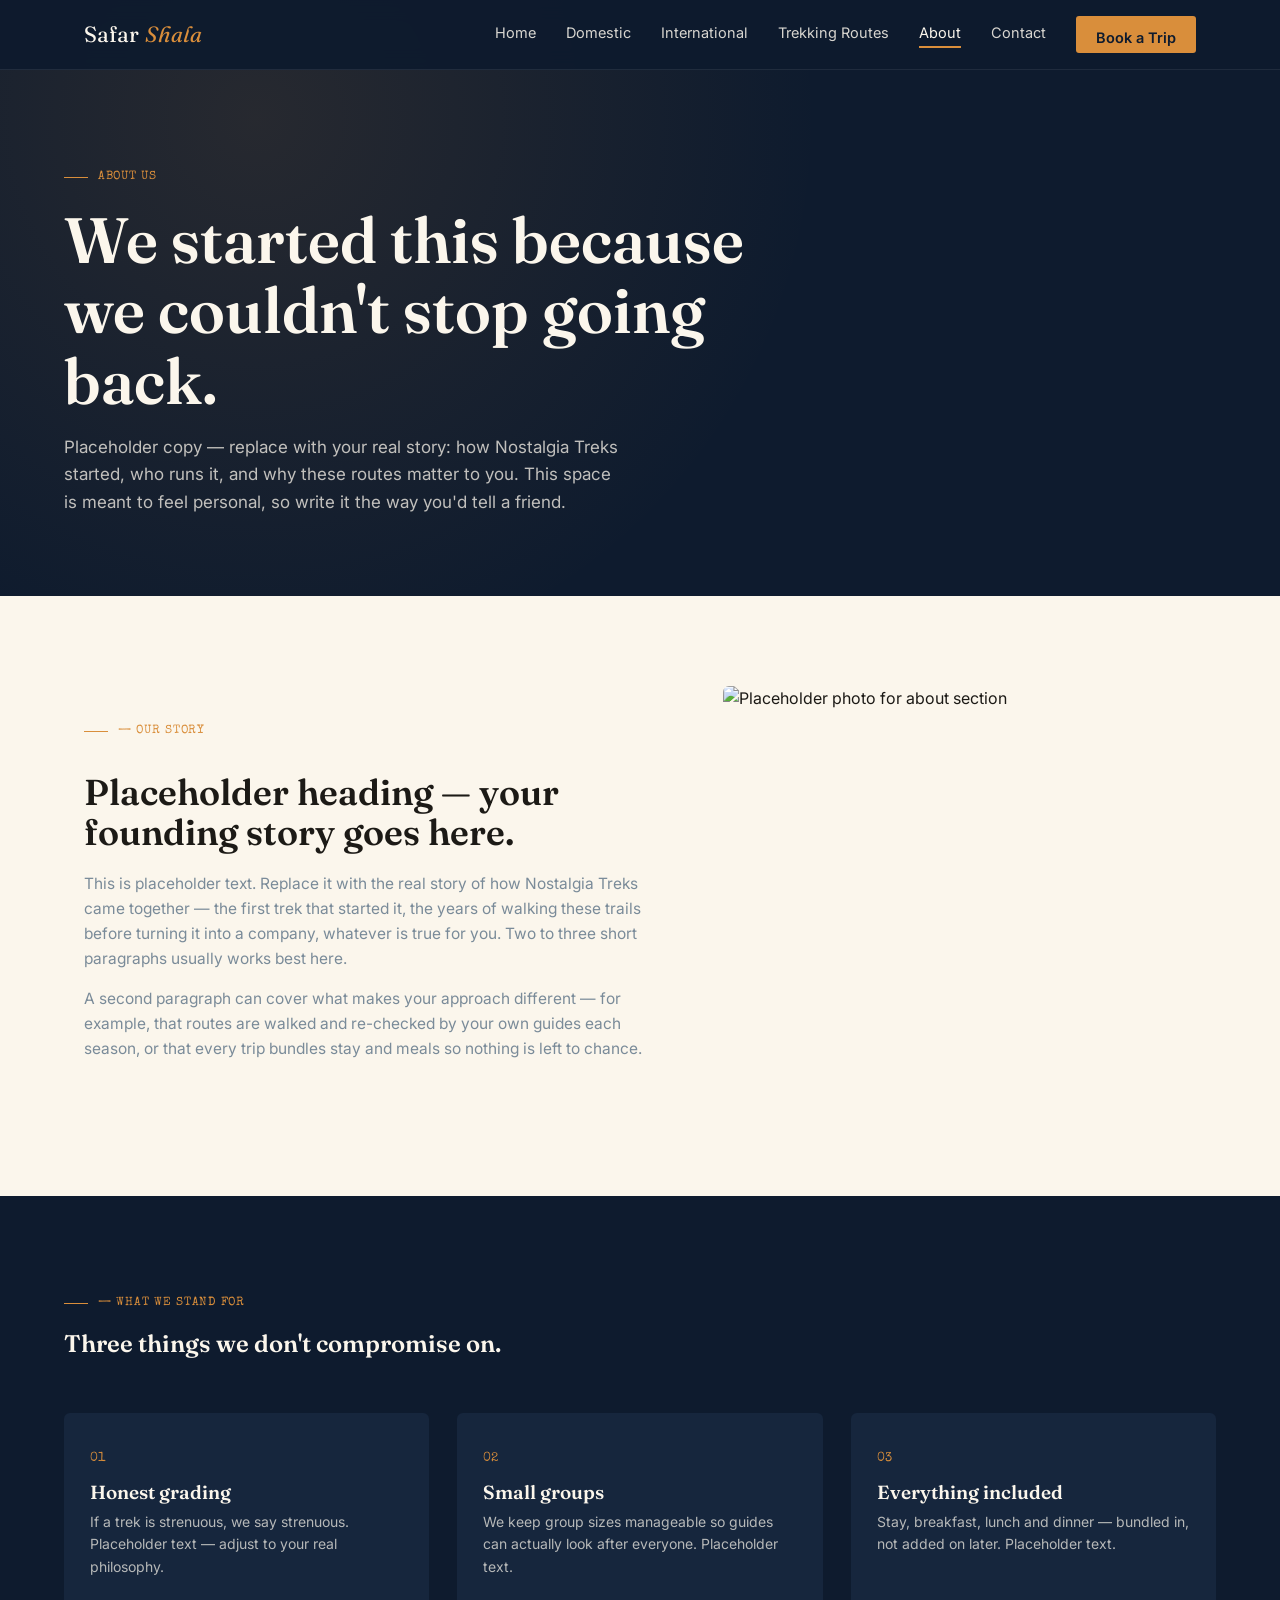
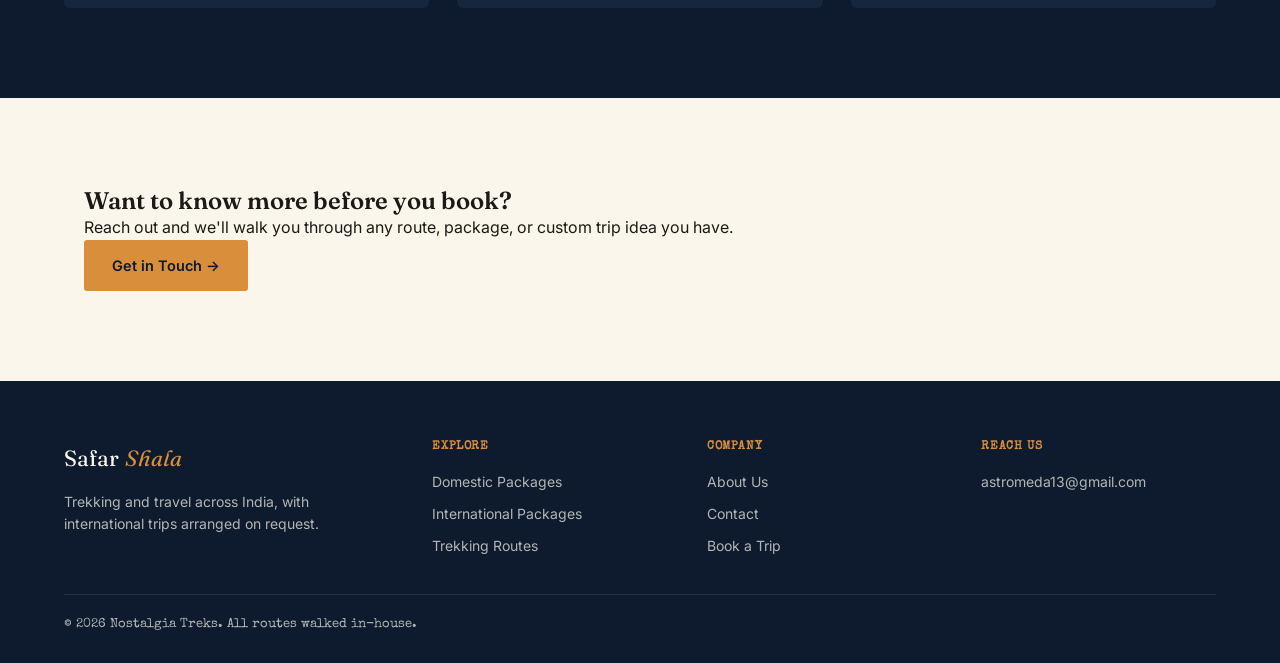
==== about.html @ f33e89c0 "Initial SafarShala website" ====
<!DOCTYPE html>
<html lang="en">
<head>
<meta charset="UTF-8">
<meta name="viewport" content="width=device-width, initial-scale=1.0">
<title>About Us — SafarShala</title>
<link rel="preconnect" href="https://fonts.googleapis.com">
<link rel="preconnect" href="https://fonts.gstatic.com" crossorigin>
<link href="https://fonts.googleapis.com/css2?family=Fraunces:opsz,wght@9..144,500;9..144,600;9..144,700&family=Special+Elite&family=Inter:wght@400;500;600;700&display=swap" rel="stylesheet">
<link rel="stylesheet" href="assets/site.css">
</head>
<body>

<header class="site-header">
  <div class="header-inner">
    <a href="index.html" class="logo">Safar<span class="mark">Shala</span></a>
    <nav class="main-nav">
      <a href="index.html">Home</a>
      <a href="domestic.html">Domestic</a>
      <a href="international.html">International</a>
      <a href="treks.html">Trekking Routes</a>
      <a href="about.html" class="active">About</a>
      <a href="contact.html">Contact</a>
      <a href="booking.html" class="nav-cta">Book a Trip <span data-cart-badge class="cart-badge"></span></a>
    </nav>
    <button class="nav-toggle" aria-label="Toggle menu" aria-expanded="false">
      <span></span><span></span>
    </button>
  </div>
</header>

<section class="page-hero">
  <div class="page-hero-inner">
    <span class="eyebrow">About Us</span>
    <h1>We started this because we couldn't stop going back.</h1>
    <p class="lede">Placeholder copy — replace with your real story: how Nostalgia Treks started, who runs it, and why these routes matter to you. This space is meant to feel personal, so write it the way you'd tell a friend.</p>
  </div>
</section>

<section class="section about-story">
  <div class="about-grid">
    <div class="reveal">
      <span class="eyebrow">— OUR STORY</span>
      <h2>Placeholder heading — your founding story goes here.</h2>
      <p>This is placeholder text. Replace it with the real story of how Nostalgia Treks came together — the first trek that started it, the years of walking these trails before turning it into a company, whatever is true for you. Two to three short paragraphs usually works best here.</p>
      <p>A second paragraph can cover what makes your approach different — for example, that routes are walked and re-checked by your own guides each season, or that every trip bundles stay and meals so nothing is left to chance.</p>
    </div>
    <div class="about-img reveal">
      <img src="https://images.unsplash.com/photo-1551632811-561732d1e306?w=700&q=80" alt="Placeholder photo for about section" loading="lazy">
    </div>
  </div>
</section>

<section class="section dark">
  <div class="section-inner">
    <div class="section-head reveal">
      <span class="eyebrow">— WHAT WE STAND FOR</span>
      <h2>Three things we don't compromise on.</h2>
    </div>

    <div class="values-grid">
      <div class="value-card reveal reveal-delay-1">
        <span class="value-num">01</span>
        <h3>Honest grading</h3>
        <p>If a trek is strenuous, we say strenuous. Placeholder text — adjust to your real philosophy.</p>
      </div>
      <div class="value-card reveal reveal-delay-2">
        <span class="value-num">02</span>
        <h3>Small groups</h3>
        <p>We keep group sizes manageable so guides can actually look after everyone. Placeholder text.</p>
      </div>
      <div class="value-card reveal reveal-delay-3">
        <span class="value-num">03</span>
        <h3>Everything included</h3>
        <p>Stay, breakfast, lunch and dinner — bundled in, not added on later. Placeholder text.</p>
      </div>
    </div>
  </div>
</section>

<section class="section cta-section">
  <div class="cta-box reveal">
    <h2>Want to know more before you book?</h2>
    <p>Reach out and we'll walk you through any route, package, or custom trip idea you have.</p>
    <a href="contact.html" class="btn btn-primary">Get in Touch →</a>
  </div>
</section>

<footer class="site-footer">
  <div class="footer-inner">
    <div>
      <a href="index.html" class="logo">Safar<span class="mark">Shala</span></a>
      <p style="margin-top: 14px; font-size: 14px; max-width: 280px;">Trekking and travel across India, with international trips arranged on request.</p>
    </div>
    <div>
      <h4>Explore</h4>
      <ul>
        <li><a href="domestic.html">Domestic Packages</a></li>
        <li><a href="international.html">International Packages</a></li>
        <li><a href="treks.html">Trekking Routes</a></li>
      </ul>
    </div>
    <div>
      <h4>Company</h4>
      <ul>
        <li><a href="about.html">About Us</a></li>
        <li><a href="contact.html">Contact</a></li>
        <li><a href="booking.html">Book a Trip</a></li>
      </ul>
    </div>
    <div>
      <h4>Reach Us</h4>
      <ul><li><a href="mailto:astromeda13@gmail.com">astromeda13@gmail.com</a></li></ul>
    </div>
  </div>
  <div class="footer-bottom"><span>© 2026 Nostalgia Treks. All routes walked in-house.</span></div>
</footer>

<script src="assets/site.js"></script>
</body>
</html>
---- assets/site.css ----
/* ==========================================================================
   NOSTALGIA TREKS — Shared Design System
   Used by every page. Edit tokens here to restyle the whole site.
   ========================================================================== */

:root {
  --dusk:      #0E1B2E;   /* deep dusk blue - dark sections */
  --dusk-soft: #16263D;   /* lighter dusk for cards on dark bg */
  --paper:     #FBF6EC;   /* aged paper cream - light sections */
  --paper-dim: #F1E9D8;   /* slightly darker paper for cards */
  --amber:     #D98E3B;   /* golden-hour accent */
  --amber-deep:#B86F22;
  --mist:      #7A8B99;   /* secondary text / borders */
  --stamp-red: #B23A2E;   /* rare accent: confirmations, badges */
  --ink:       #1C1A16;   /* near-black text on paper */

  --font-display: 'Fraunces', serif;
  --font-body: 'Inter', sans-serif;
  --font-stamp: 'Special Elite', monospace;

  --container: 1240px;
  --edge: clamp(20px, 5vw, 64px);
}

* { margin: 0; padding: 0; box-sizing: border-box; }
html { scroll-behavior: smooth; }

@media (prefers-reduced-motion: reduce) {
  html { scroll-behavior: auto; }
  *, *::before, *::after {
    animation-duration: 0.01ms !important;
    animation-iteration-count: 1 !important;
    transition-duration: 0.01ms !important;
  }
}

body {
  background: var(--paper);
  color: var(--ink);
  font-family: var(--font-body);
  line-height: 1.6;
  -webkit-font-smoothing: antialiased;
  overflow-x: hidden;
}

a { color: inherit; text-decoration: none; }
ul { list-style: none; }
img, svg { display: block; max-width: 100%; }
button { cursor: pointer; font-family: inherit; }

:focus-visible {
  outline: 2px solid var(--amber);
  outline-offset: 3px;
}

h1, h2, h3, h4 {
  font-family: var(--font-display);
  font-weight: 600;
  line-height: 1.1;
}

/* ==========================================================================
   HEADER / NAV
   ========================================================================== */
.site-header {
  position: fixed;
  top: 0; left: 0; right: 0;
  z-index: 200;
  background: rgba(14, 27, 46, 0.92);
  backdrop-filter: blur(10px);
  border-bottom: 1px solid rgba(251, 246, 236, 0.08);
}

.header-inner {
  max-width: var(--container);
  margin: 0 auto;
  padding: 16px var(--edge);
  display: flex;
  align-items: center;
  justify-content: space-between;
}

.logo {
  font-family: var(--font-display);
  font-size: 22px;
  color: var(--paper);
  display: flex;
  align-items: baseline;
  gap: 6px;
}

.logo .mark { color: var(--amber); font-style: italic; }

.main-nav {
  display: flex;
  align-items: center;
  gap: 30px;
  font-size: 14.5px;
  color: var(--paper);
}

.main-nav a {
  position: relative;
  padding-bottom: 4px;
  opacity: 0.85;
  transition: opacity 0.2s ease;
}

.main-nav a:hover { opacity: 1; }

.main-nav a.active {
  opacity: 1;
}

.main-nav a.active::after {
  content: '';
  position: absolute;
  left: 0; bottom: 0;
  width: 100%; height: 2px;
  background: var(--amber);
}

.nav-cta {
  background: var(--amber);
  color: var(--dusk);
  padding: 10px 20px;
  border-radius: 3px;
  font-weight: 600;
  opacity: 1 !important;
}

.nav-cta:hover { background: var(--paper); }

.nav-toggle {
  display: none;
  flex-direction: column;
  gap: 5px;
  background: none;
  border: none;
  padding: 8px;
}

.nav-toggle span {
  width: 22px; height: 2px;
  background: var(--paper);
  transition: transform 0.2s ease;
}

@media (max-width: 900px) {
  .main-nav {
    display: none;
  }
  .main-nav.open {
    display: flex;
    flex-direction: column;
    position: absolute;
    top: 100%; left: 0; right: 0;
    background: var(--dusk);
    padding: 20px var(--edge) 28px;
    gap: 18px;
    border-bottom: 1px solid rgba(251, 246, 236, 0.1);
  }
  .nav-toggle { display: flex; }
}

/* ==========================================================================
   PAGE HERO (used on inner pages — Packages, About, Contact, etc.)
   ========================================================================== */
.page-hero {
  background: var(--dusk);
  color: var(--paper);
  padding: 160px var(--edge) 80px;
  position: relative;
  overflow: hidden;
}

.page-hero::before {
  content: '';
  position: absolute;
  inset: 0;
  background-image:
    radial-gradient(circle at 20% 20%, rgba(217, 142, 59, 0.12), transparent 50%);
  pointer-events: none;
}

.page-hero-inner {
  max-width: var(--container);
  margin: 0 auto;
  position: relative;
  z-index: 1;
}

.eyebrow {
  display: inline-flex;
  align-items: center;
  gap: 10px;
  font-family: var(--font-stamp);
  font-size: 12px;
  letter-spacing: 0.06em;
  color: var(--amber);
  margin-bottom: 18px;
  text-transform: uppercase;
}

.eyebrow::before {
  content: '';
  width: 24px; height: 1px;
  background: var(--amber);
}

.page-hero h1 {
  font-size: clamp(36px, 6vw, 64px);
  max-width: 720px;
}

.page-hero p.lede {
  margin-top: 18px;
  max-width: 560px;
  font-size: 17px;
  color: rgba(251, 246, 236, 0.75);
}

/* ==========================================================================
   SECTION SCAFFOLDING
   ========================================================================== */
.section {
  max-width: var(--container);
  margin: 0 auto;
  padding: 90px var(--edge);
}

.section.dark { background: var(--dusk); color: var(--paper); max-width: none; }
.section.dark .section-inner { max-width: var(--container); margin: 0 auto; }

.section-head {
  max-width: 640px;
  margin-bottom: 56px;
}

.section.dark .eyebrow { color: var(--amber); }

/* ==========================================================================
   BUTTONS
   ========================================================================== */
.btn {
  display: inline-flex;
  align-items: center;
  gap: 10px;
  padding: 14px 28px;
  border-radius: 3px;
  font-weight: 600;
  font-size: 14.5px;
  border: none;
  transition: transform 0.15s ease, background 0.2s ease, color 0.2s ease;
}

.btn-primary {
  background: var(--amber);
  color: var(--dusk);
}

.btn-primary:hover { background: var(--amber-deep); transform: translateX(2px); }

.btn-outline {
  background: transparent;
  border: 1.5px solid currentColor;
}

.btn-outline:hover { background: rgba(217, 142, 59, 0.1); }

/* ==========================================================================
   STAMP / POSTCARD MOTIF (signature element)
   ========================================================================== */
.stamp {
  position: relative;
  border: 2px dashed var(--mist);
  padding: 4px 10px;
  font-family: var(--font-stamp);
  font-size: 11px;
  letter-spacing: 0.05em;
  text-transform: uppercase;
  color: var(--mist);
  display: inline-block;
  transform: rotate(-2deg);
}

.stamp.confirmed {
  border-color: var(--stamp-red);
  color: var(--stamp-red);
}

/* ==========================================================================
   SCROLL REVEAL (used with IntersectionObserver in site.js)
   ========================================================================== */
.reveal {
  opacity: 0;
  transform: translateY(28px);
  transition: opacity 0.7s ease, transform 0.7s ease;
}

.reveal.in-view {
  opacity: 1;
  transform: translateY(0);
}

.reveal-delay-1 { transition-delay: 0.1s; }
.reveal-delay-2 { transition-delay: 0.2s; }
.reveal-delay-3 { transition-delay: 0.3s; }

/* ==========================================================================
   CARD GRID (packages, routes)
   ========================================================================== */
.card-grid {
  display: grid;
  grid-template-columns: repeat(3, 1fr);
  gap: 28px;
}

.place-card {
  background: var(--paper);
  border: 1px solid rgba(28, 26, 22, 0.1);
  border-radius: 4px;
  overflow: hidden;
  transition: transform 0.25s ease, box-shadow 0.25s ease;
  display: flex;
  flex-direction: column;
}

.place-card:hover {
  transform: translateY(-6px);
  box-shadow: 0 20px 40px rgba(14, 27, 46, 0.12);
}

.place-card .img-wrap {
  height: 200px;
  background: var(--dusk-soft);
  position: relative;
  overflow: hidden;
}

.place-card .img-wrap img {
  width: 100%; height: 100%;
  object-fit: cover;
  transition: transform 0.4s ease;
}

.place-card:hover .img-wrap img { transform: scale(1.06); }

.place-card .price-stamp {
  position: absolute;
  top: 14px; right: 14px;
  background: var(--paper);
  color: var(--ink);
  font-family: var(--font-stamp);
  font-size: 12px;
  padding: 5px 10px;
  border-radius: 2px;
  box-shadow: 0 4px 10px rgba(0,0,0,0.2);
}

.place-card .card-body { padding: 22px; flex: 1; display: flex; flex-direction: column; }

.place-card .card-body h3 { font-size: 19px; margin-bottom: 8px; }

.place-card .card-body p {
  font-size: 14px;
  color: var(--mist);
  margin-bottom: 16px;
  flex: 1;
}

.place-card .card-meta {
  display: flex;
  gap: 12px;
  font-family: var(--font-stamp);
  font-size: 11px;
  color: var(--mist);
  margin-bottom: 16px;
  flex-wrap: wrap;
}

.place-card .select-btn {
  width: 100%;
  padding: 11px;
  background: transparent;
  border: 1.5px solid var(--dusk);
  border-radius: 3px;
  font-weight: 600;
  font-size: 13.5px;
  transition: background 0.2s ease, color 0.2s ease;
}

.place-card .select-btn:hover {
  background: var(--dusk);
  color: var(--paper);
}

.place-card .select-btn.selected {
  background: var(--stamp-red);
  border-color: var(--stamp-red);
  color: var(--paper);
}

/* ==========================================================================
   "NOT LISTED" CUSTOM REQUEST BOX (International page)
   ========================================================================== */
.not-listed {
  margin-top: 56px;
  padding: 40px;
  background: var(--paper-dim);
  border-radius: 6px;
  text-align: center;
}

.not-listed h3 { font-size: 22px; margin-bottom: 10px; }
.not-listed p { max-width: 480px; margin: 0 auto 22px; color: var(--mist); }

/* ==========================================================================
   FLOATING TOTAL WIDGET (Domestic / International / Treks pages)
   ========================================================================== */
.floating-total {
  position: fixed;
  bottom: 24px;
  left: 50%;
  transform: translate(-50%, 120%);
  background: var(--dusk);
  color: var(--paper);
  padding: 16px 22px;
  border-radius: 50px;
  display: flex;
  align-items: center;
  gap: 18px;
  box-shadow: 0 16px 40px rgba(14,27,46,0.35);
  z-index: 150;
  transition: transform 0.35s ease;
}

.floating-total.visible {
  transform: translate(-50%, 0);
}

.ft-label {
  font-family: var(--font-stamp);
  font-size: 11px;
  color: var(--mist);
  text-transform: uppercase;
}

.ft-amount {
  font-family: var(--font-display);
  font-size: 20px;
  font-weight: 600;
  color: var(--amber);
}

.ft-btn {
  padding: 9px 18px;
  font-size: 13px;
}

@media (max-width: 600px) {
  .floating-total {
    flex-direction: column;
    align-items: stretch;
    text-align: center;
    width: calc(100% - 32px);
    border-radius: 16px;
    gap: 10px;
  }
}

/* ==========================================================================
   ABOUT PAGE
   ========================================================================== */
.about-story { padding-top: 90px; }

.about-grid {
  display: grid;
  grid-template-columns: 1.1fr 0.9fr;
  gap: 60px;
  align-items: center;
}

.about-grid h2 { font-size: clamp(26px, 3.6vw, 36px); margin: 14px 0 20px; }
.about-grid p { color: var(--mist); margin-bottom: 16px; font-size: 15.5px; }

.about-img img {
  border-radius: 6px;
  width: 100%;
  height: 420px;
  object-fit: cover;
}

.values-grid {
  display: grid;
  grid-template-columns: repeat(3, 1fr);
  gap: 28px;
}

.value-card {
  padding: 30px 26px;
  background: var(--dusk-soft);
  border-radius: 6px;
}

.value-num {
  font-family: var(--font-stamp);
  color: var(--amber);
  font-size: 13px;
}

.value-card h3 { font-size: 19px; margin: 12px 0 8px; }
.value-card p { font-size: 14px; color: rgba(251,246,236,0.7); }

@media (max-width: 900px) {
  .about-grid { grid-template-columns: 1fr; }
  .about-img { order: -1; }
  .about-img img { height: 280px; }
  .values-grid { grid-template-columns: 1fr; }
}

/* ==========================================================================
   CONTACT PAGE
   ========================================================================== */
.contact-page-section { padding-top: 90px; padding-bottom: 120px; }

.contact-grid {
  display: grid;
  grid-template-columns: 0.8fr 1.2fr;
  gap: 60px;
}

.contact-info h2 { font-size: 26px; margin-bottom: 28px; }

.info-row {
  display: flex;
  flex-direction: column;
  gap: 4px;
  padding: 18px 0;
  border-bottom: 1px solid rgba(28,26,22,0.1);
}

.info-label {
  font-family: var(--font-stamp);
  font-size: 11px;
  text-transform: uppercase;
  color: var(--mist);
}

.info-value { font-size: 16px; font-weight: 500; }

.stamp-block { margin-top: 32px; }

.contact-form-wrap {
  background: var(--paper-dim);
  padding: 36px;
  border-radius: 8px;
}

.contact-form {
  display: flex;
  flex-direction: column;
  gap: 18px;
}

.contact-form .field { display: flex; flex-direction: column; gap: 8px; }
.contact-form label { font-size: 13px; font-weight: 600; }

.contact-form input,
.contact-form textarea {
  padding: 13px 16px;
  border: 1.5px solid rgba(28,26,22,0.18);
  border-radius: 4px;
  font-family: var(--font-body);
  font-size: 15px;
  background: var(--paper);
  color: var(--ink);
  width: 100%;
}

.contact-form input:focus,
.contact-form textarea:focus {
  border-color: var(--amber);
  outline: none;
}

.contact-form button { align-self: flex-start; }

@media (max-width: 900px) {
  .contact-grid { grid-template-columns: 1fr; }
}

/* ==========================================================================
   FOOTER
   ========================================================================== */
.site-footer {
  background: var(--dusk);
  color: rgba(251, 246, 236, 0.7);
  padding: 60px var(--edge) 28px;
}

.footer-inner {
  max-width: var(--container);
  margin: 0 auto;
  display: grid;
  grid-template-columns: 1.4fr 1fr 1fr 1fr;
  gap: 40px;
  padding-bottom: 36px;
  border-bottom: 1px solid rgba(251, 246, 236, 0.1);
}

.footer-inner h4 {
  font-family: var(--font-stamp);
  font-size: 12px;
  letter-spacing: 0.05em;
  text-transform: uppercase;
  color: var(--amber);
  margin-bottom: 16px;
}

.footer-inner ul { display: flex; flex-direction: column; gap: 10px; font-size: 14px; }
.footer-inner ul a:hover { color: var(--paper); }

.footer-bottom {
  max-width: var(--container);
  margin: 0 auto;
  padding-top: 20px;
  display: flex;
  justify-content: space-between;
  flex-wrap: wrap;
  gap: 10px;
  font-size: 12.5px;
  font-family: var(--font-stamp);
}

/* ==========================================================================
   RESPONSIVE
   ========================================================================== */
@media (max-width: 900px) {
  .card-grid { grid-template-columns: 1fr 1fr; }
  .footer-inner { grid-template-columns: 1fr 1fr; }
}

@media (max-width: 600px) {
  .card-grid { grid-template-columns: 1fr; }
  .footer-inner { grid-template-columns: 1fr; }
  .page-hero { padding: 140px var(--edge) 60px; }
}
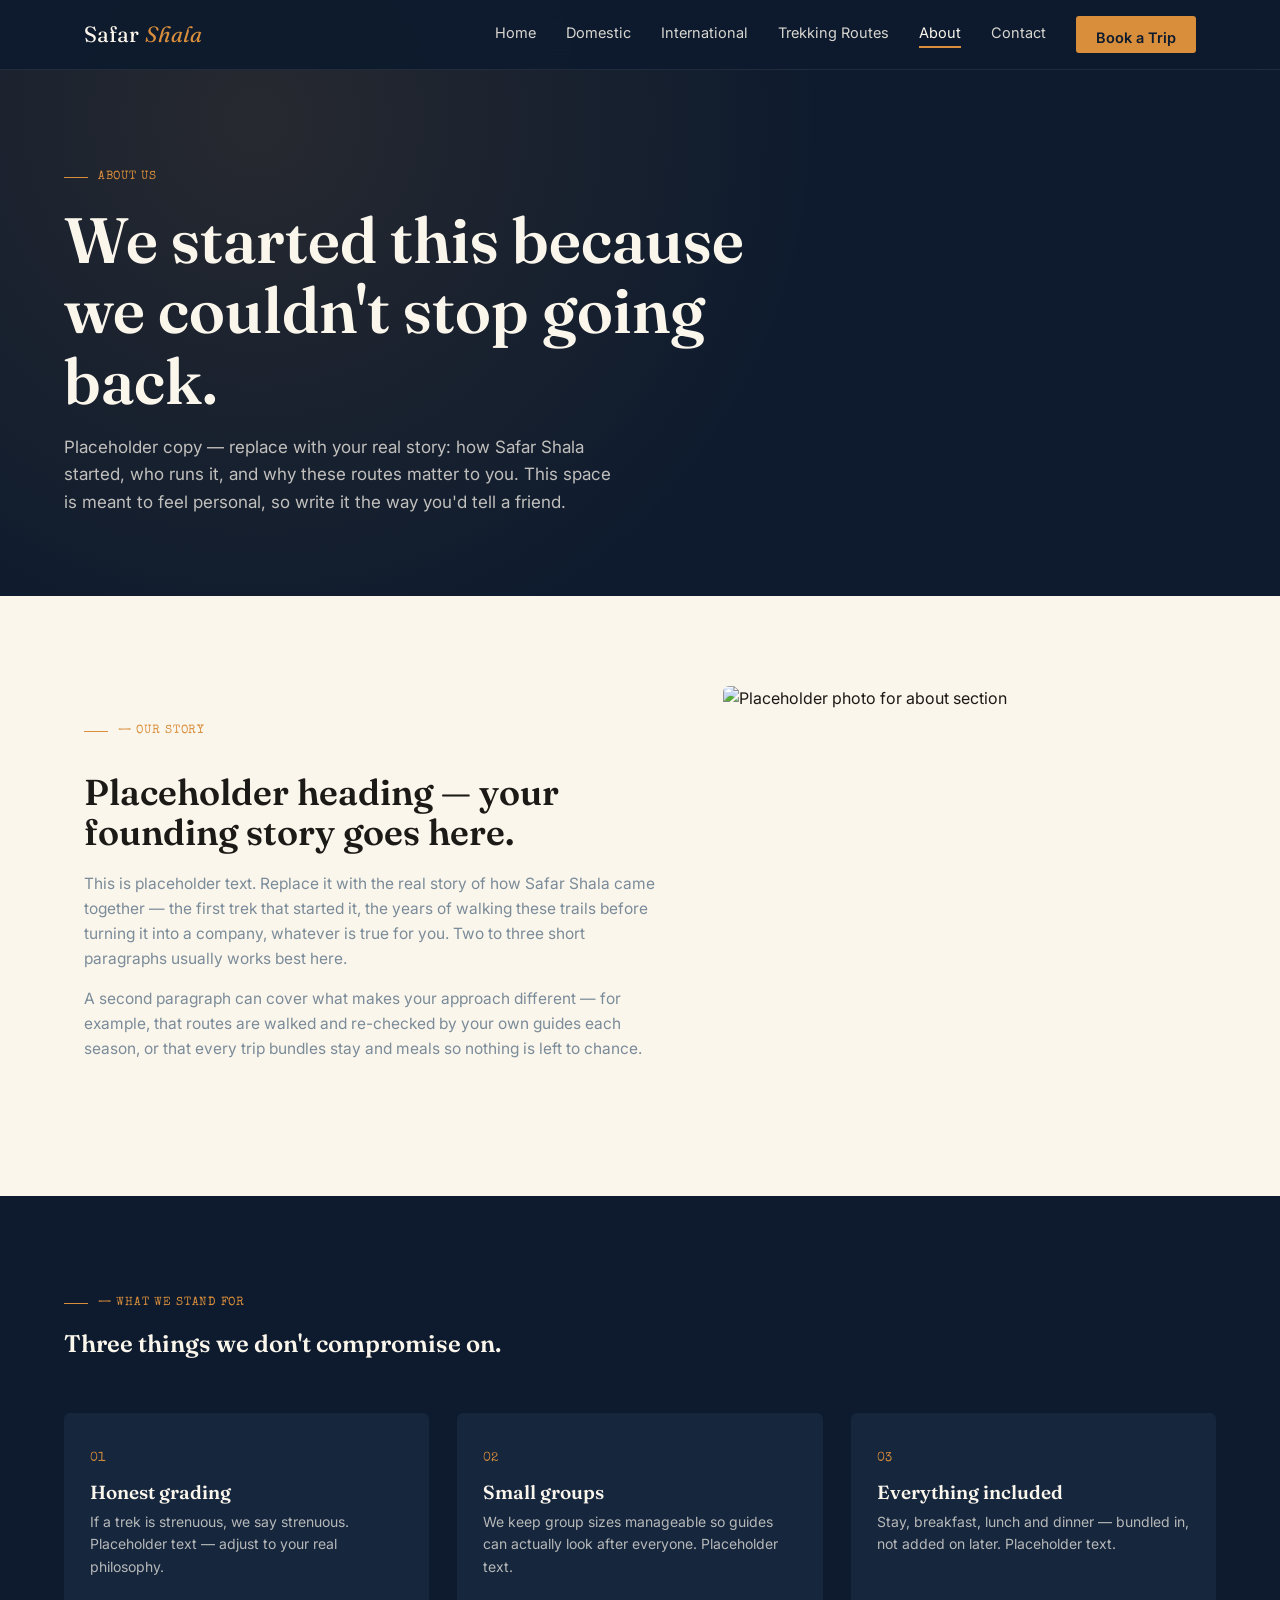
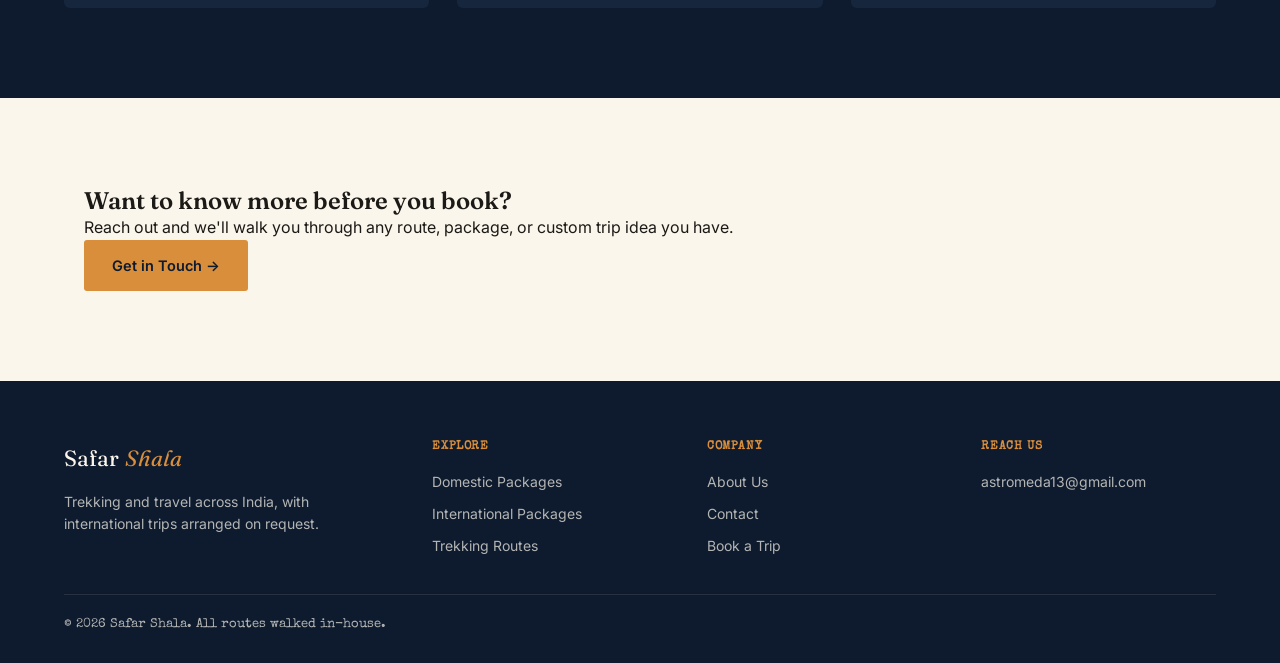
==== commit e210e9fe: "Added route names and prices" ====
--- a/about.html
+++ b/about.html
@@ -18,7 +18,7 @@
       <a href="index.html">Home</a>
       <a href="domestic.html">Domestic</a>
       <a href="international.html">International</a>
-      <a href="treks.html">Trekking Routes</a>
+      <a href="Shala.html">Trekking Routes</a>
       <a href="about.html" class="active">About</a>
       <a href="contact.html">Contact</a>
       <a href="booking.html" class="nav-cta">Book a Trip <span data-cart-badge class="cart-badge"></span></a>
@@ -33,7 +33,7 @@
   <div class="page-hero-inner">
     <span class="eyebrow">About Us</span>
     <h1>We started this because we couldn't stop going back.</h1>
-    <p class="lede">Placeholder copy — replace with your real story: how Nostalgia Treks started, who runs it, and why these routes matter to you. This space is meant to feel personal, so write it the way you'd tell a friend.</p>
+    <p class="lede">Placeholder copy — replace with your real story: how Safar Shala started, who runs it, and why these routes matter to you. This space is meant to feel personal, so write it the way you'd tell a friend.</p>
   </div>
 </section>
 
@@ -42,7 +42,7 @@
     <div class="reveal">
       <span class="eyebrow">— OUR STORY</span>
       <h2>Placeholder heading — your founding story goes here.</h2>
-      <p>This is placeholder text. Replace it with the real story of how Nostalgia Treks came together — the first trek that started it, the years of walking these trails before turning it into a company, whatever is true for you. Two to three short paragraphs usually works best here.</p>
+      <p>This is placeholder text. Replace it with the real story of how Safar Shala came together — the first trek that started it, the years of walking these trails before turning it into a company, whatever is true for you. Two to three short paragraphs usually works best here.</p>
       <p>A second paragraph can cover what makes your approach different — for example, that routes are walked and re-checked by your own guides each season, or that every trip bundles stay and meals so nothing is left to chance.</p>
     </div>
     <div class="about-img reveal">
@@ -97,7 +97,7 @@
       <ul>
         <li><a href="domestic.html">Domestic Packages</a></li>
         <li><a href="international.html">International Packages</a></li>
-        <li><a href="treks.html">Trekking Routes</a></li>
+        <li><a href="Shala.html">Trekking Routes</a></li>
       </ul>
     </div>
     <div>
@@ -113,7 +113,7 @@
       <ul><li><a href="mailto:astromeda13@gmail.com">astromeda13@gmail.com</a></li></ul>
     </div>
   </div>
-  <div class="footer-bottom"><span>© 2026 Nostalgia Treks. All routes walked in-house.</span></div>
+  <div class="footer-bottom"><span>© 2026 Safar Shala. All routes walked in-house.</span></div>
 </footer>
 
 <script src="assets/site.js"></script>
--- a/assets/site.css
+++ b/assets/site.css
@@ -1,5 +1,5 @@
 /* ==========================================================================
-   NOSTALGIA TREKS — Shared Design System
+   Safar Shala — Shared Design System
    Used by every page. Edit tokens here to restyle the whole site.
    ========================================================================== */
 
@@ -416,7 +416,7 @@
 .not-listed p { max-width: 480px; margin: 0 auto 22px; color: var(--mist); }
 
 /* ==========================================================================
-   FLOATING TOTAL WIDGET (Domestic / International / Treks pages)
+   FLOATING TOTAL WIDGET (Domestic / International / Shala pages)
    ========================================================================== */
 .floating-total {
   position: fixed;
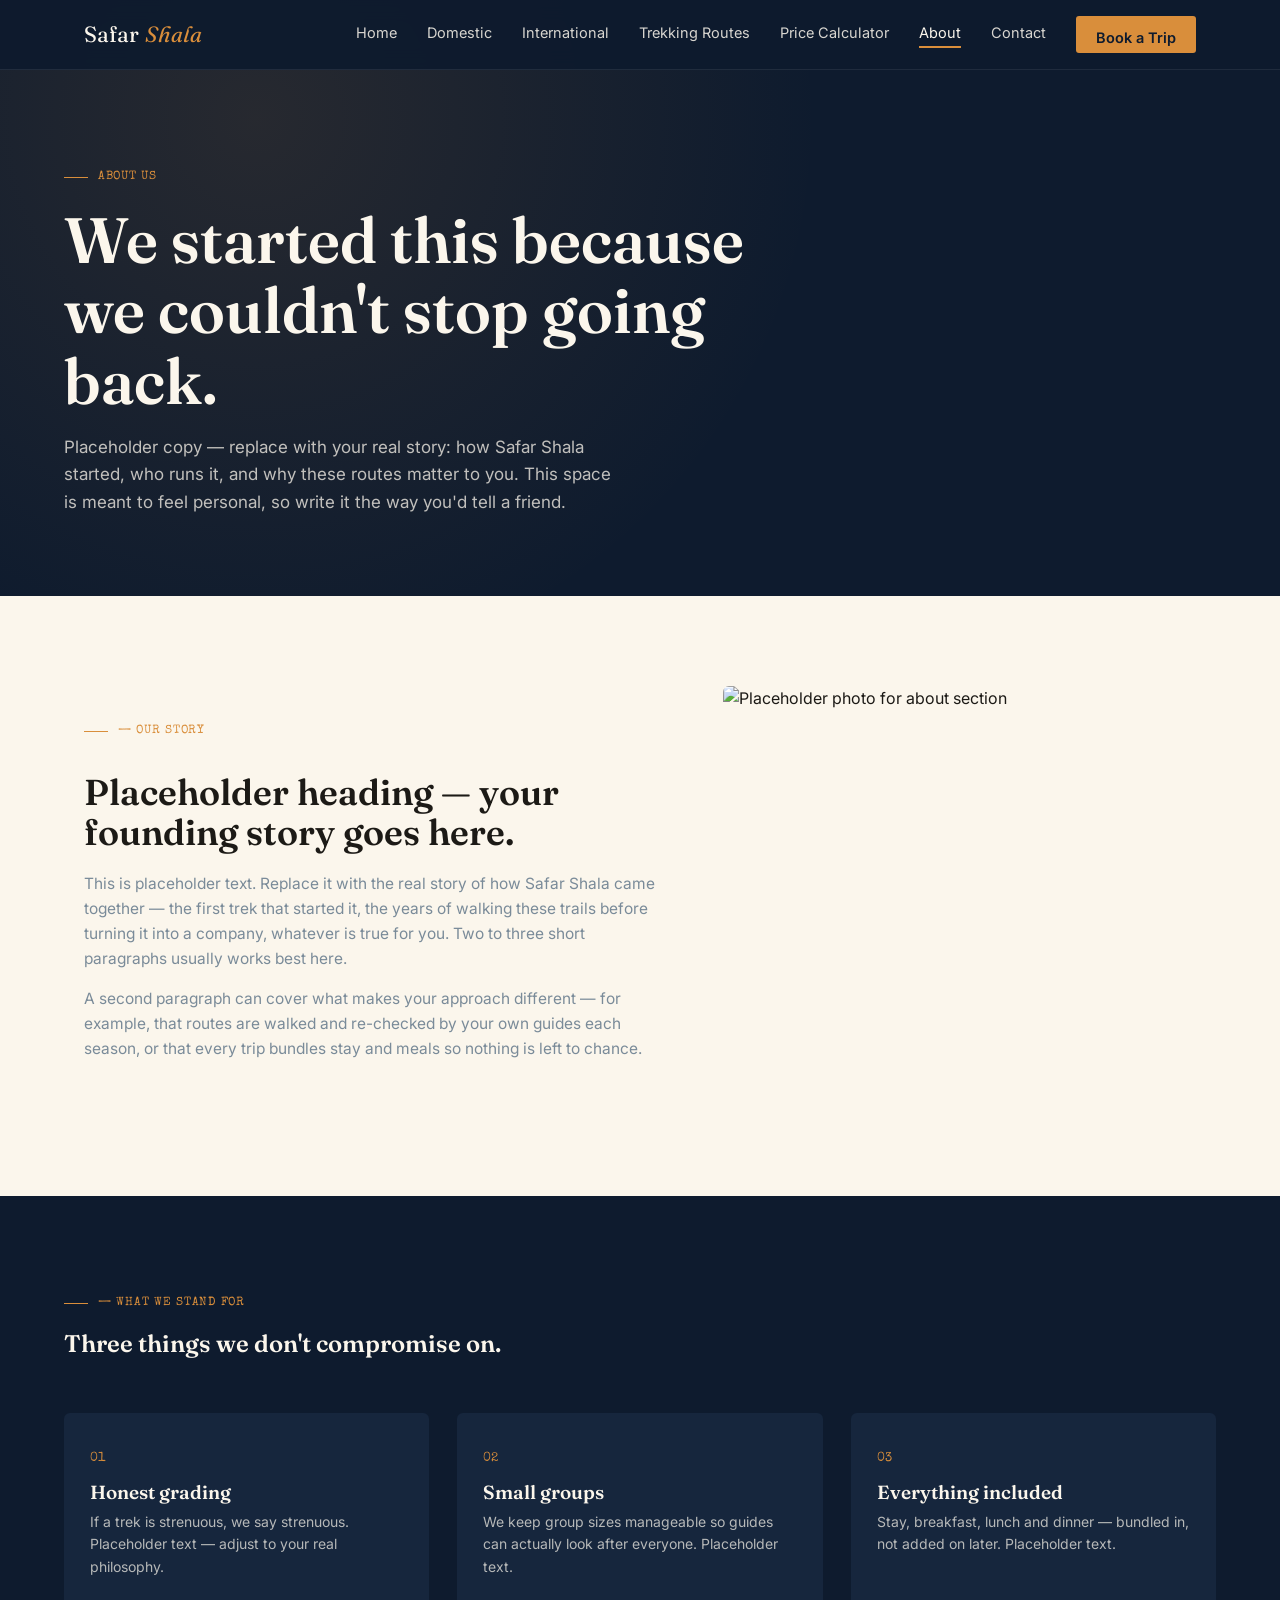
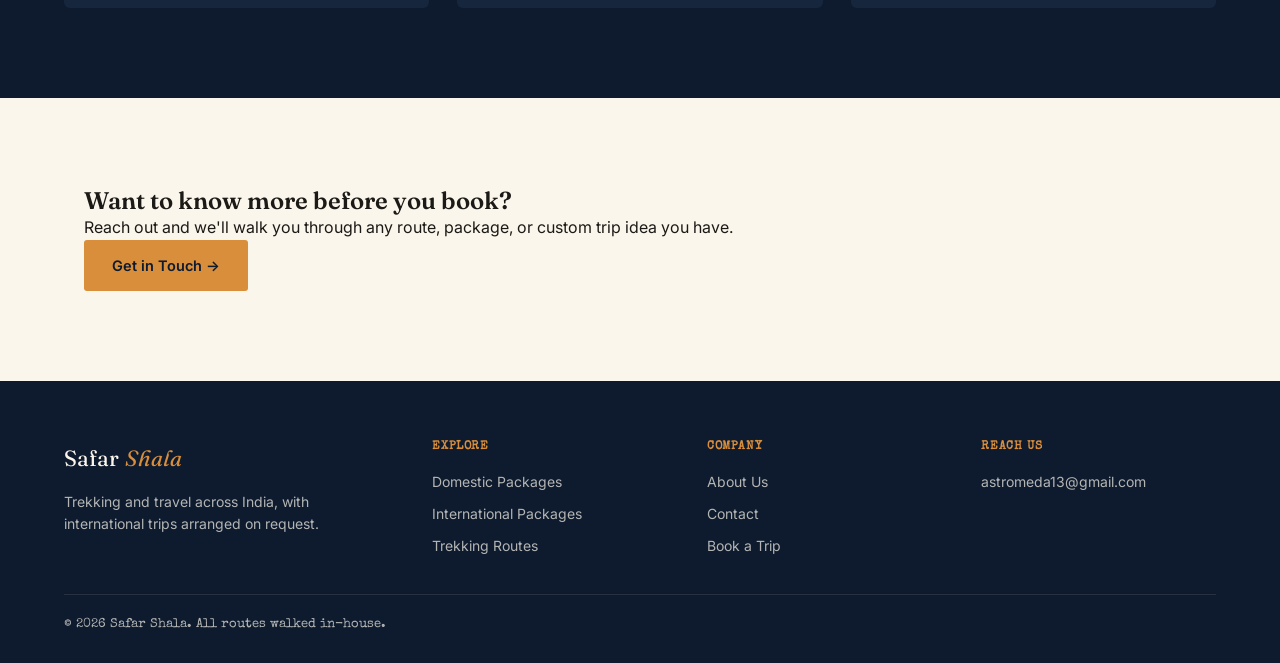
==== commit 0213e67a: "Add price calculator page and link it in navigation" ====
--- a/about.html
+++ b/about.html
@@ -18,7 +18,8 @@
       <a href="index.html">Home</a>
       <a href="domestic.html">Domestic</a>
       <a href="international.html">International</a>
-      <a href="Shala.html">Trekking Routes</a>
+      <a href="treks.html">Trekking Routes</a>
+      <a href="calculator.html">Price Calculator</a>
       <a href="about.html" class="active">About</a>
       <a href="contact.html">Contact</a>
       <a href="booking.html" class="nav-cta">Book a Trip <span data-cart-badge class="cart-badge"></span></a>
@@ -97,7 +98,7 @@
       <ul>
         <li><a href="domestic.html">Domestic Packages</a></li>
         <li><a href="international.html">International Packages</a></li>
-        <li><a href="Shala.html">Trekking Routes</a></li>
+        <li><a href="treks.html">Trekking Routes</a></li>
       </ul>
     </div>
     <div>
